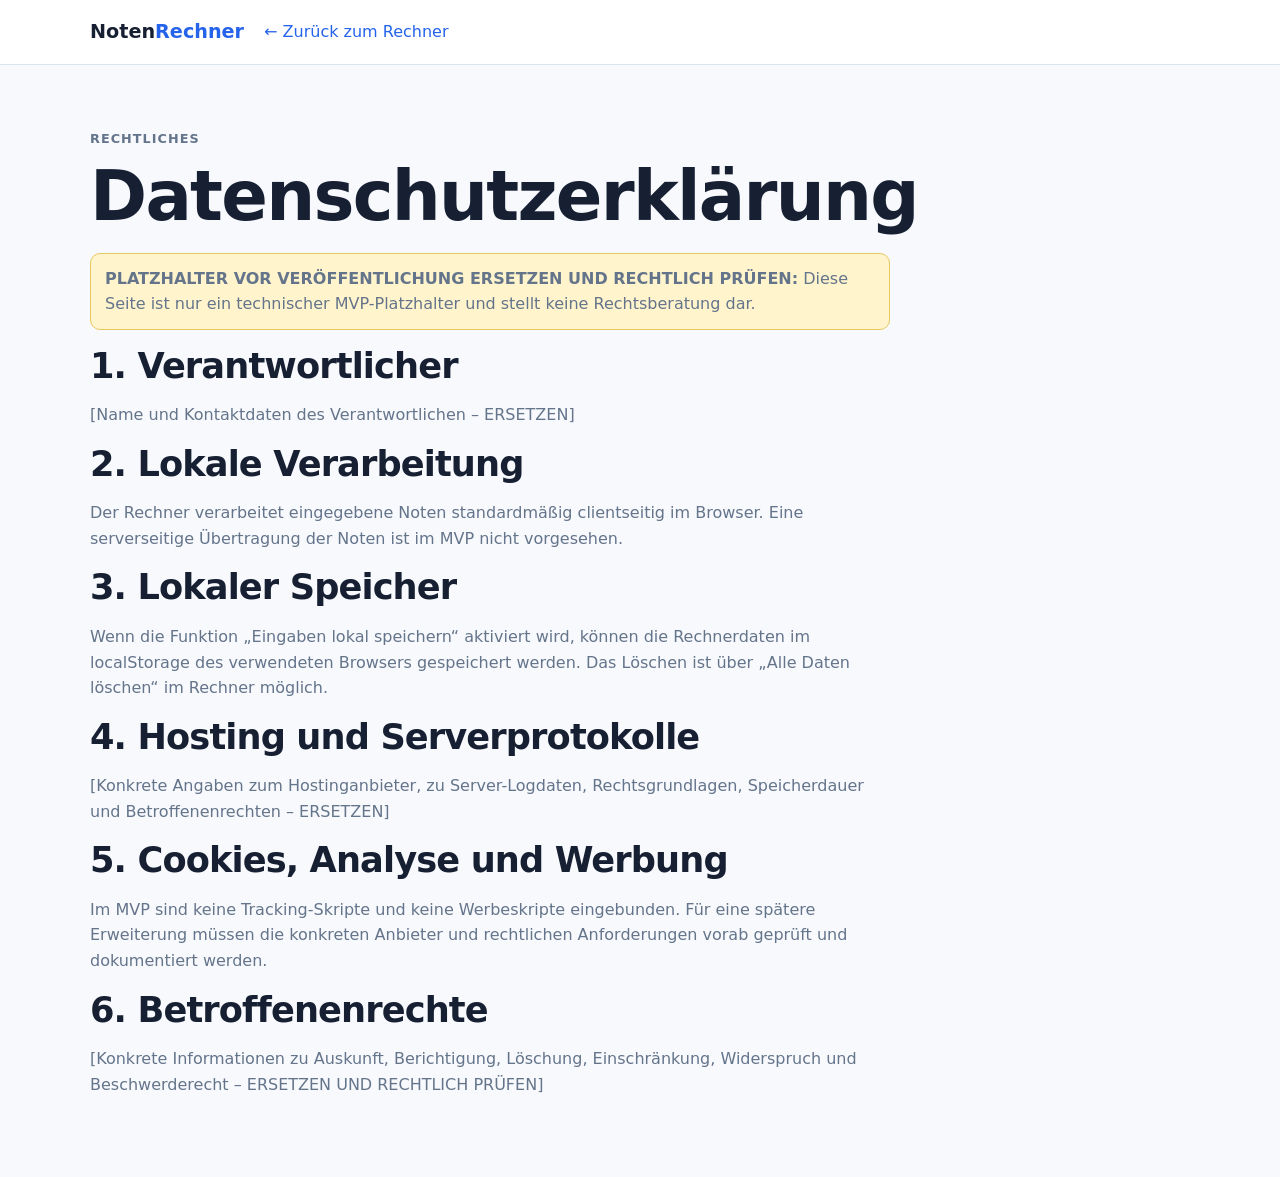
==== datenschutz.html @ b9bbbd90 "Added files" ====
<!doctype html>
<html lang="de"><head><meta charset="utf-8"><meta name="viewport" content="width=device-width, initial-scale=1"><meta name="robots" content="index,follow"><title>Datenschutzerklärung – NotenRechner</title><link rel="stylesheet" href="styles.css"></head>
<body><header class="site-header"><div class="container nav-wrap"><a class="brand" href="index.html">Noten<span>Rechner</span></a><a href="index.html">← Zurück zum Rechner</a></div></header>
<main class="legal"><div class="container"><article><p class="eyebrow">Rechtliches</p><h1>Datenschutzerklärung</h1>
<p class="placeholder"><strong>PLATZHALTER VOR VERÖFFENTLICHUNG ERSETZEN UND RECHTLICH PRÜFEN:</strong> Diese Seite ist nur ein technischer MVP-Platzhalter und stellt keine Rechtsberatung dar.</p>
<h2>1. Verantwortlicher</h2><p>[Name und Kontaktdaten des Verantwortlichen – ERSETZEN]</p>
<h2>2. Lokale Verarbeitung</h2><p>Der Rechner verarbeitet eingegebene Noten standardmäßig clientseitig im Browser. Eine serverseitige Übertragung der Noten ist im MVP nicht vorgesehen.</p>
<h2>3. Lokaler Speicher</h2><p>Wenn die Funktion „Eingaben lokal speichern“ aktiviert wird, können die Rechnerdaten im localStorage des verwendeten Browsers gespeichert werden. Das Löschen ist über „Alle Daten löschen“ im Rechner möglich.</p>
<h2>4. Hosting und Serverprotokolle</h2><p>[Konkrete Angaben zum Hostinganbieter, zu Server-Logdaten, Rechtsgrundlagen, Speicherdauer und Betroffenenrechten – ERSETZEN]</p>
<h2>5. Cookies, Analyse und Werbung</h2><p>Im MVP sind keine Tracking-Skripte und keine Werbeskripte eingebunden. Für eine spätere Erweiterung müssen die konkreten Anbieter und rechtlichen Anforderungen vorab geprüft und dokumentiert werden.</p>
<h2>6. Betroffenenrechte</h2><p>[Konkrete Informationen zu Auskunft, Berichtigung, Löschung, Einschränkung, Widerspruch und Beschwerderecht – ERSETZEN UND RECHTLICH PRÜFEN]</p></article></div></main></body></html>
---- styles.css ----
* { box-sizing: border-box; }
:root {
  --bg: #f7f9fc; --surface: #fff; --surface-2: #eef3f9; --text: #172033;
  --muted: #64748b; --line: #dbe3ee; --primary: #2563eb; --primary-dark: #1d4ed8;
  --danger: #b42318; --shadow: 0 14px 40px rgba(15, 23, 42, .08);
}
.dark {
  --bg: #0b1220; --surface: #111a2b; --surface-2: #182338; --text: #eef4ff;
  --muted: #9eabc0; --line: #293750; --primary: #60a5fa; --primary-dark: #93c5fd;
  --danger: #fca5a5; --shadow: 0 14px 40px rgba(0,0,0,.25);
}
html { scroll-behavior: smooth; }
body { margin: 0; background: var(--bg); color: var(--text); font: 16px/1.6 system-ui, -apple-system, BlinkMacSystemFont, "Segoe UI", sans-serif; }
a { color: var(--primary); text-decoration: none; }
a:hover { text-decoration: underline; }
.container { width: min(1100px, calc(100% - 32px)); margin: 0 auto; }
.narrow { width: min(760px, calc(100% - 32px)); }
.site-header { position: sticky; top: 0; z-index: 10; background: color-mix(in srgb, var(--surface) 90%, transparent); backdrop-filter: blur(12px); border-bottom: 1px solid var(--line); }
.nav-wrap { min-height: 64px; display: flex; align-items: center; gap: 20px; }
.brand { color: var(--text); font-weight: 800; font-size: 1.2rem; }
.brand span { color: var(--primary); }
nav { display: flex; gap: 18px; margin-left: auto; }
nav a { color: var(--muted); font-size: .94rem; }
.icon-button { border: 1px solid var(--line); background: var(--surface); color: var(--text); border-radius: 10px; width: 40px; height: 40px; cursor: pointer; }
.hero { padding: 64px 0 48px; }
.hero-inner { display: grid; gap: 32px; align-items: center; }
.eyebrow { margin: 0 0 8px; color: var(--primary); font-size: .8rem; font-weight: 800; letter-spacing: .08em; text-transform: uppercase; }
h1, h2 { line-height: 1.15; letter-spacing: -.025em; margin: 0 0 16px; }
h1 { font-size: clamp(2.1rem, 7vw, 4.3rem); max-width: 800px; }
h2 { font-size: clamp(1.6rem, 4vw, 2.2rem); }
.hero-copy { color: var(--muted); font-size: 1.08rem; max-width: 680px; margin: 0 0 26px; }
.hero-card { background: var(--surface); border: 1px solid var(--line); border-radius: 22px; padding: 28px; box-shadow: var(--shadow); }
.hero-card span, .hero-card small, .result-label { display: block; color: var(--muted); }
.hero-card strong { display: block; font-size: 4rem; line-height: 1; margin: 8px 0; }
.section { padding: 56px 0; }
.alt { background: var(--surface-2); }
.section-heading { display: flex; justify-content: space-between; gap: 20px; align-items: end; margin-bottom: 24px; }
.mode-switch { display: flex; border: 1px solid var(--line); border-radius: 12px; padding: 4px; background: var(--surface); }
.mode-button { border: 0; padding: 9px 12px; border-radius: 8px; background: transparent; color: var(--muted); cursor: pointer; }
.mode-button.active { background: var(--primary); color: white; }
.calculator-grid { display: grid; gap: 20px; }
.panel { background: var(--surface); border: 1px solid var(--line); border-radius: 18px; padding: 18px; box-shadow: var(--shadow); }
.grade-list { display: grid; gap: 10px; }
.grade-row { display: grid; grid-template-columns: 28px 1fr 92px 100px 38px; gap: 8px; align-items: end; padding: 8px 0 14px; border-bottom: 1px solid var(--line); }
.row-number { color: var(--muted); padding-bottom: 10px; text-align: center; font-weight: 700; }
.field { display: grid; gap: 5px; }
.field span { font-size: .75rem; color: var(--muted); }
input { width: 100%; min-height: 46px; border: 1px solid var(--line); border-radius: 10px; background: var(--surface); color: var(--text); padding: 10px 12px; font: inherit; }
input:focus { outline: 3px solid color-mix(in srgb, var(--primary) 22%, transparent); border-color: var(--primary); }
input:disabled { opacity: .55; }
.icon-delete { min-height: 46px; border: 1px solid var(--line); border-radius: 10px; background: var(--surface); color: var(--danger); font-size: 1.3rem; cursor: pointer; }
.row-error { grid-column: 2 / -1; margin: -4px 0 0; color: var(--danger); font-size: .78rem; min-height: 0; }
.button { display: inline-flex; align-items: center; justify-content: center; min-height: 46px; padding: 10px 16px; border-radius: 10px; border: 1px solid transparent; font: inherit; font-weight: 700; cursor: pointer; text-decoration: none; }
.button:hover { text-decoration: none; }
.primary { background: var(--primary); color: white; }
.primary:hover { background: var(--primary-dark); }
.secondary { background: var(--surface-2); color: var(--text); border-color: var(--line); }
.ghost { background: transparent; color: var(--muted); border-color: var(--line); }
.danger { color: var(--danger); }
.full-width { width: 100%; margin-top: 16px; }
.form-actions { display: flex; justify-content: space-between; align-items: center; gap: 12px; flex-wrap: wrap; margin-top: 16px; }
.save-toggle { color: var(--muted); font-size: .9rem; display: flex; gap: 8px; align-items: center; }
.save-toggle input { width: auto; min-height: auto; }
.result-card { background: var(--primary); color: white; border-radius: 18px; padding: 28px; min-height: 220px; box-shadow: var(--shadow); }
.result-card .result-label, .result-card p { color: rgba(255,255,255,.78); }
.result-card > strong { font-size: 4rem; line-height: 1; display: block; margin: 12px 0; }
.stat-row { display: flex; justify-content: space-between; border-top: 1px solid rgba(255,255,255,.22); padding: 10px 0 0; margin-top: 12px; }
.form-grid { display: grid; gap: 14px; }
.form-grid label { display: grid; gap: 6px; color: var(--muted); font-size: .9rem; }
.target-result { margin-top: 18px; padding: 18px; border-radius: 12px; background: color-mix(in srgb, var(--primary) 12%, var(--surface)); border: 1px solid color-mix(in srgb, var(--primary) 35%, var(--line)); }
.target-result.error { color: var(--danger); }
.notice { color: var(--muted); font-size: .88rem; margin: 18px 0 0; }
.content-grid { display: grid; gap: 28px; align-items: start; }
.content-grid article p { color: var(--muted); }
.ad-placeholder { min-height: 150px; border: 1px dashed var(--line); border-radius: 16px; display: grid; place-content: center; text-align: center; color: var(--muted); padding: 24px; }
.ad-placeholder span { font-weight: 700; }
.ad-placeholder small { display: block; max-width: 360px; margin-top: 5px; }
.seo-links { display: flex; gap: 20px; flex-wrap: wrap; }
.site-footer { border-top: 1px solid var(--line); padding: 24px 0; color: var(--muted); }
.footer-inner { display: flex; justify-content: space-between; gap: 18px; }
.legal { padding: 64px 0; }
.legal article { max-width: 800px; }
.legal p, .legal li { color: var(--muted); }
.placeholder { background: #fff4cc; color: #6b4e00; padding: 12px 14px; border: 1px solid #e7c85e; border-radius: 10px; }
.dark .placeholder { background: #3b3218; color: #f6dc82; border-color: #75622b; }

@media (max-width: 720px) {
  nav a { display: none; }
  .hero { padding-top: 42px; }
  .section-heading { align-items: stretch; flex-direction: column; }
  .mode-switch { width: 100%; }
  .mode-button { flex: 1; }
  .grade-row { grid-template-columns: 24px 1fr 80px 38px; }
  .weight-field { grid-column: 2 / 4; }
  .icon-delete { grid-column: 4; grid-row: 2; }
  .row-error { grid-column: 2 / -1; }
  .footer-inner { flex-direction: column; }
}
@media (min-width: 800px) {
  .hero-inner { grid-template-columns: 1fr 300px; }
  .calculator-grid { grid-template-columns: 1fr 300px; }
  .form-grid { grid-template-columns: repeat(3, 1fr); }
  .form-grid .button { grid-column: 1 / -1; width: max-content; }
  .content-grid { grid-template-columns: 1fr 340px; }
}
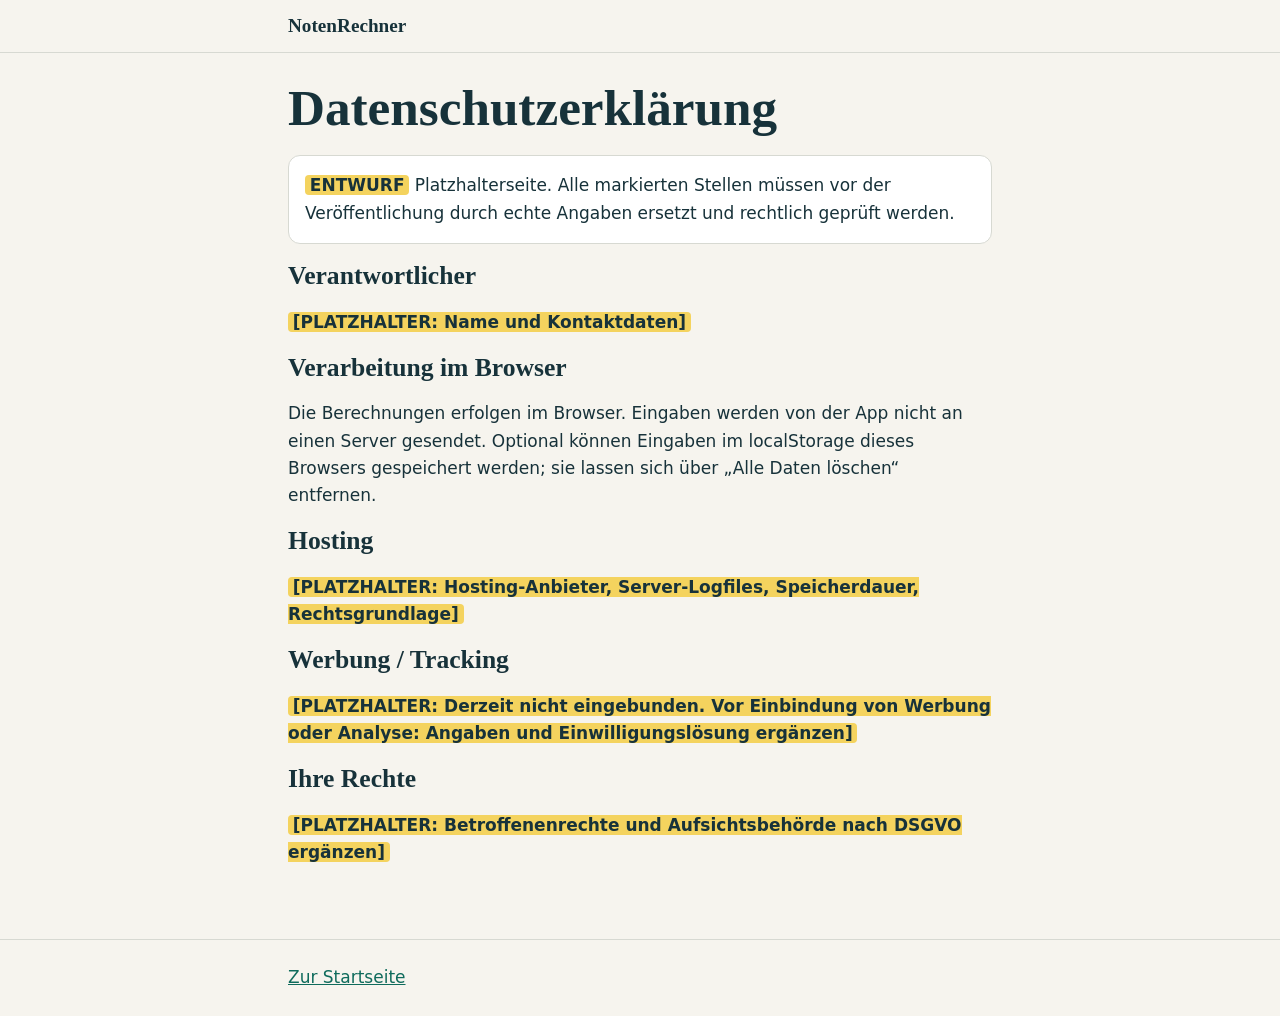
==== commit 8176b82e: "New test files" ====
--- a/datenschutz.html
+++ b/datenschutz.html
@@ -1,11 +1,10 @@
-<!doctype html>
-<html lang="de"><head><meta charset="utf-8"><meta name="viewport" content="width=device-width, initial-scale=1"><meta name="robots" content="index,follow"><title>Datenschutzerklärung – NotenRechner</title><link rel="stylesheet" href="styles.css"></head>
-<body><header class="site-header"><div class="container nav-wrap"><a class="brand" href="index.html">Noten<span>Rechner</span></a><a href="index.html">← Zurück zum Rechner</a></div></header>
-<main class="legal"><div class="container"><article><p class="eyebrow">Rechtliches</p><h1>Datenschutzerklärung</h1>
-<p class="placeholder"><strong>PLATZHALTER VOR VERÖFFENTLICHUNG ERSETZEN UND RECHTLICH PRÜFEN:</strong> Diese Seite ist nur ein technischer MVP-Platzhalter und stellt keine Rechtsberatung dar.</p>
-<h2>1. Verantwortlicher</h2><p>[Name und Kontaktdaten des Verantwortlichen – ERSETZEN]</p>
-<h2>2. Lokale Verarbeitung</h2><p>Der Rechner verarbeitet eingegebene Noten standardmäßig clientseitig im Browser. Eine serverseitige Übertragung der Noten ist im MVP nicht vorgesehen.</p>
-<h2>3. Lokaler Speicher</h2><p>Wenn die Funktion „Eingaben lokal speichern“ aktiviert wird, können die Rechnerdaten im localStorage des verwendeten Browsers gespeichert werden. Das Löschen ist über „Alle Daten löschen“ im Rechner möglich.</p>
-<h2>4. Hosting und Serverprotokolle</h2><p>[Konkrete Angaben zum Hostinganbieter, zu Server-Logdaten, Rechtsgrundlagen, Speicherdauer und Betroffenenrechten – ERSETZEN]</p>
-<h2>5. Cookies, Analyse und Werbung</h2><p>Im MVP sind keine Tracking-Skripte und keine Werbeskripte eingebunden. Für eine spätere Erweiterung müssen die konkreten Anbieter und rechtlichen Anforderungen vorab geprüft und dokumentiert werden.</p>
-<h2>6. Betroffenenrechte</h2><p>[Konkrete Informationen zu Auskunft, Berichtigung, Löschung, Einschränkung, Widerspruch und Beschwerderecht – ERSETZEN UND RECHTLICH PRÜFEN]</p></article></div></main></body></html>
+<!DOCTYPE html>
+<html lang="de"><head><meta charset="utf-8"><meta name="viewport" content="width=device-width, initial-scale=1">
+<title>Datenschutzerklärung – NotenRechner</title><meta name="robots" content="noindex"><!-- TODO: nach Fertigstellung entfernen, falls gewünscht -->
+<link rel="stylesheet" href="style.css"></head><body>
+<header class="top"><div class="wrap"><a class="brand" href="./">NotenRechner</a></div></header>
+<main class="wrap"><section><h1>Datenschutzerklärung</h1>
+<p class="card"><span class="todo">ENTWURF</span> Platzhalterseite. Alle markierten Stellen müssen vor der Veröffentlichung durch echte Angaben ersetzt und rechtlich geprüft werden.</p>
+<h2>Verantwortlicher</h2><p><span class="todo">[PLATZHALTER: Name und Kontaktdaten]</span></p><h2>Verarbeitung im Browser</h2><p>Die Berechnungen erfolgen im Browser. Eingaben werden von der App nicht an einen Server gesendet. Optional können Eingaben im localStorage dieses Browsers gespeichert werden; sie lassen sich über „Alle Daten löschen“ entfernen.</p><h2>Hosting</h2><p><span class="todo">[PLATZHALTER: Hosting-Anbieter, Server-Logfiles, Speicherdauer, Rechtsgrundlage]</span></p><h2>Werbung / Tracking</h2><p><span class="todo">[PLATZHALTER: Derzeit nicht eingebunden. Vor Einbindung von Werbung oder Analyse: Angaben und Einwilligungslösung ergänzen]</span></p><h2>Ihre Rechte</h2><p><span class="todo">[PLATZHALTER: Betroffenenrechte und Aufsichtsbehörde nach DSGVO ergänzen]</span></p>
+</section></main>
+<footer><div class="wrap"><a href="./">Zur Startseite</a></div></footer></body></html>
--- a/style.css
+++ b/style.css
@@ -0,0 +1,49 @@
+:root{--bg:#f6f4ee;--card:#fff;--ink:#17323a;--muted:#54666b;--line:#d7d9d2;--accent:#0f6b5c;--accent-ink:#fff;--mark:#f4d35e;--bad:#b3261e;color-scheme:light dark}
+@media (prefers-color-scheme:dark){:root{--bg:#0f1b1e;--card:#162428;--ink:#e8efee;--muted:#9bb0b3;--line:#2b3d41;--accent:#58c4af;--accent-ink:#0b1a1d;--mark:#c9a92b;--bad:#ff8a80}}
+*{box-sizing:border-box}
+body{margin:0;font:1.0625rem/1.6 system-ui,-apple-system,"Segoe UI",Roboto,sans-serif;background:var(--bg);color:var(--ink)}
+a{color:var(--accent)}
+:focus-visible{outline:3px solid var(--mark);outline-offset:2px}
+.wrap{max-width:46rem;margin:0 auto;padding:0 1rem}
+header.top{position:sticky;top:0;z-index:5;background:var(--bg);border-bottom:1px solid var(--line)}
+header.top .wrap{display:flex;gap:1rem;align-items:center;justify-content:space-between;min-height:3.25rem}
+.brand{font:700 1.2rem ui-serif,Georgia,serif;color:var(--ink);text-decoration:none}
+nav{display:flex;gap:.25rem;overflow-x:auto}
+nav a{padding:.5rem .75rem;border-radius:.5rem;color:var(--ink);text-decoration:none;white-space:nowrap}
+nav a:hover{background:var(--card)}
+h1,h2,h3{font-family:ui-serif,Georgia,serif;line-height:1.2}
+h1{font-size:clamp(2rem,7vw,3.2rem);margin:0 0 .75rem}
+h2{font-size:1.6rem;margin:0 0 1rem}
+.hero{padding:2.5rem 0 1.5rem;background:linear-gradient(var(--line) 1px,transparent 1px) 0 0/100% 1.75rem}
+.hero p{max-width:34rem;font-size:1.15rem;background:var(--bg);display:inline}
+section{padding:1.5rem 0}
+.card{background:var(--card);border:1px solid var(--line);border-radius:.75rem;padding:1rem}
+.btn{display:inline-block;min-height:3rem;padding:.7rem 1.25rem;border:2px solid var(--accent);border-radius:.6rem;background:var(--accent);color:var(--accent-ink);font:600 1rem inherit;text-decoration:none;cursor:pointer}
+.btn.ghost{background:transparent;color:var(--ink);border-color:var(--line)}
+.btn.danger{background:transparent;color:var(--bad);border-color:var(--bad)}
+.hero .btn{margin-top:1.25rem}
+input[type=text],input[type=number]{width:100%;min-height:3rem;padding:.5rem .75rem;font:inherit;color:inherit;background:var(--bg);border:2px solid var(--line);border-radius:.6rem}
+input[aria-invalid=true]{border-color:var(--bad)}
+.modes{display:flex;gap:1rem;flex-wrap:wrap;margin-bottom:1rem}
+.modes label{display:flex;gap:.4rem;align-items:center;min-height:2.75rem}
+#rows{list-style:none;margin:0 0 1rem;padding:0;display:grid;gap:.75rem}
+.row{display:grid;grid-template-columns:1fr 1fr 3rem;gap:.5rem}
+.row .f-name{grid-column:1/-1}
+.row .f-grade{grid-column:1}.row .f-weight{grid-column:2}.row .btn{grid-column:3;padding:0;font-size:1.4rem}
+#rows.simple .f-weight{display:none}
+.actions{display:flex;gap:.5rem;flex-wrap:wrap}
+.result{margin:1.25rem 0 0;padding:1rem;border-radius:.6rem;background:var(--mark);color:#17323a;font-weight:600}
+.grid{display:grid;gap:.75rem;grid-template-columns:1fr 1fr}
+.grid label{display:grid;gap:.25rem;font-size:.95rem}
+.hint,small{color:var(--muted)}
+.ad-slot{margin:1rem 0;padding:1rem;border:2px dashed var(--muted);border-radius:.6rem;text-align:center;color:var(--muted);font-size:.9rem}
+footer{margin-top:2rem;padding:1.5rem 0;border-top:1px solid var(--line);color:var(--muted)}
+footer a{margin-right:1rem}
+.todo{background:var(--mark);color:#17323a;padding:0 .3rem;border-radius:.25rem;font-weight:600}
+@media (min-width:40rem){
+ .row{grid-template-columns:2fr 1fr 1fr 3rem}
+ .row .f-name{grid-column:auto}.row .f-grade,.row .f-weight,.row .btn{grid-column:auto}
+ #rows.simple .row{grid-template-columns:2fr 1fr 3rem}
+ .grid{grid-template-columns:repeat(4,1fr)}
+}
+@media (prefers-reduced-motion:no-preference){html{scroll-behavior:smooth}}
